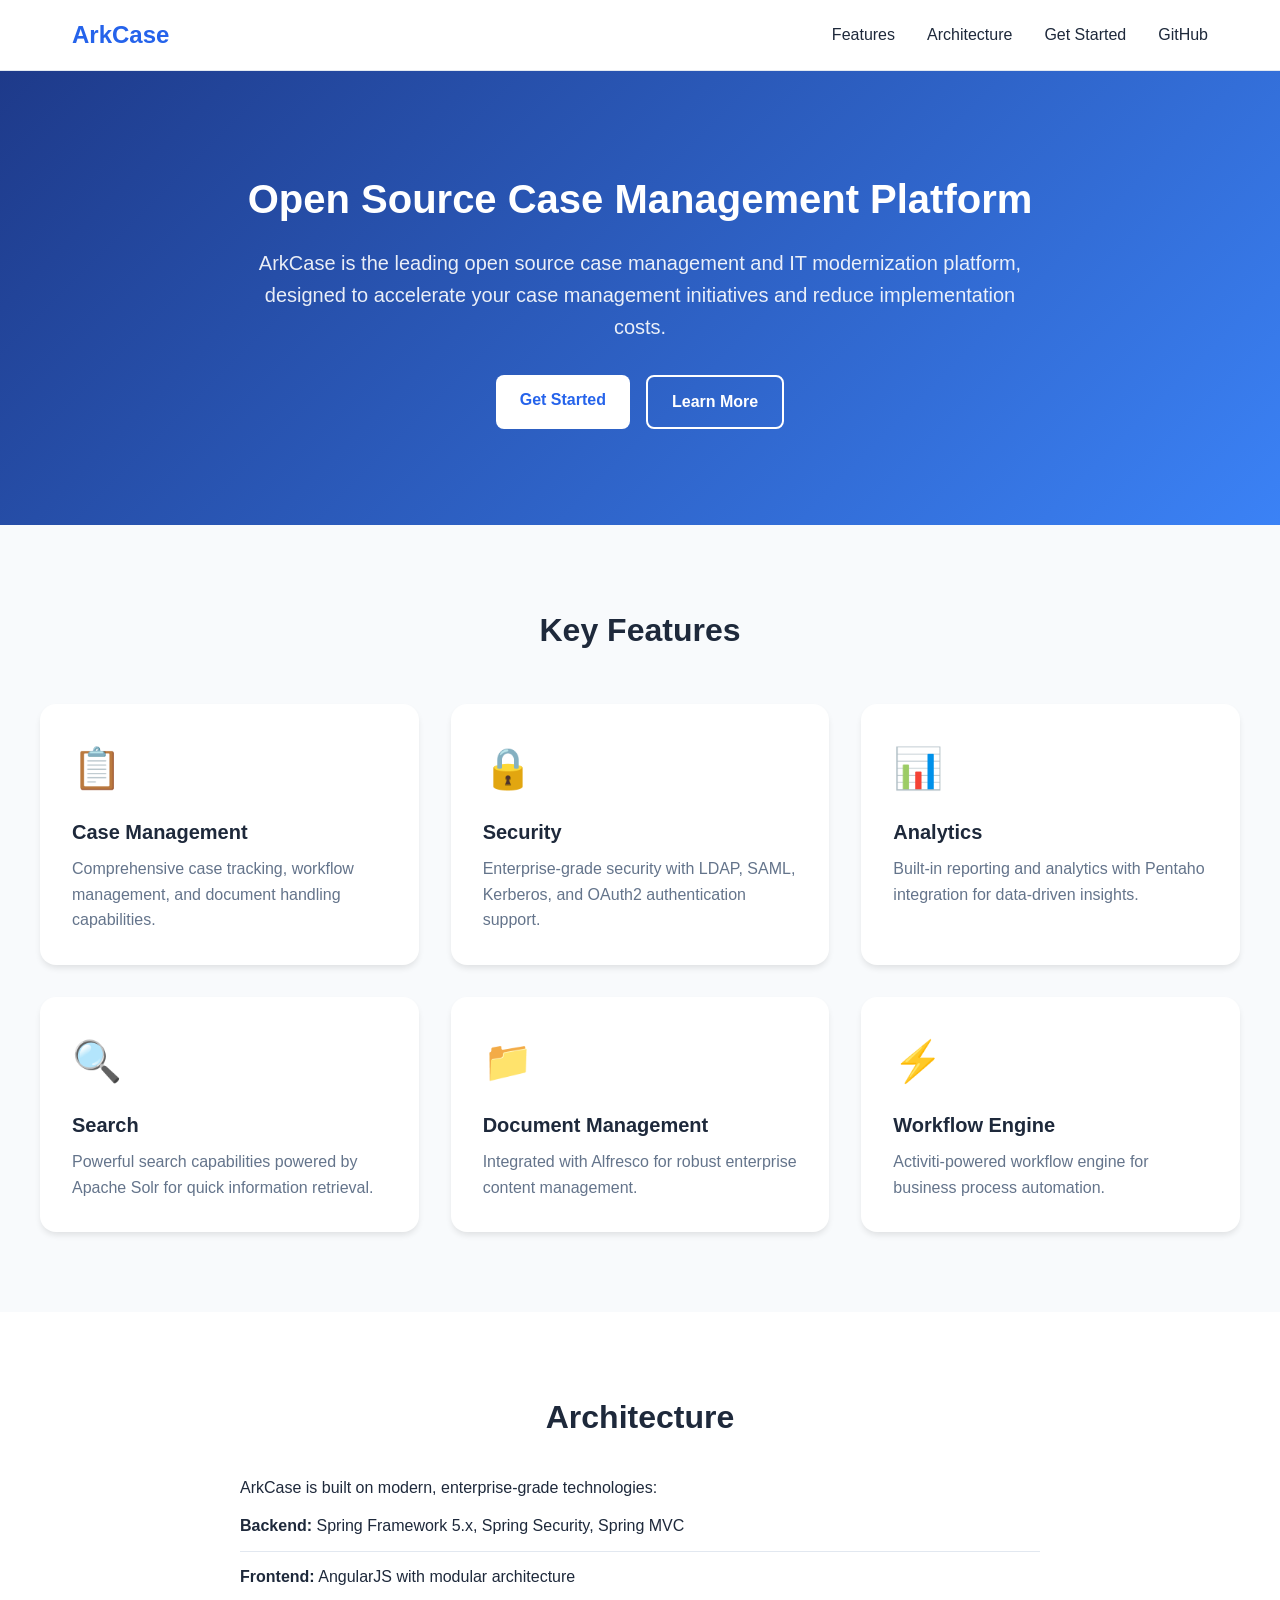
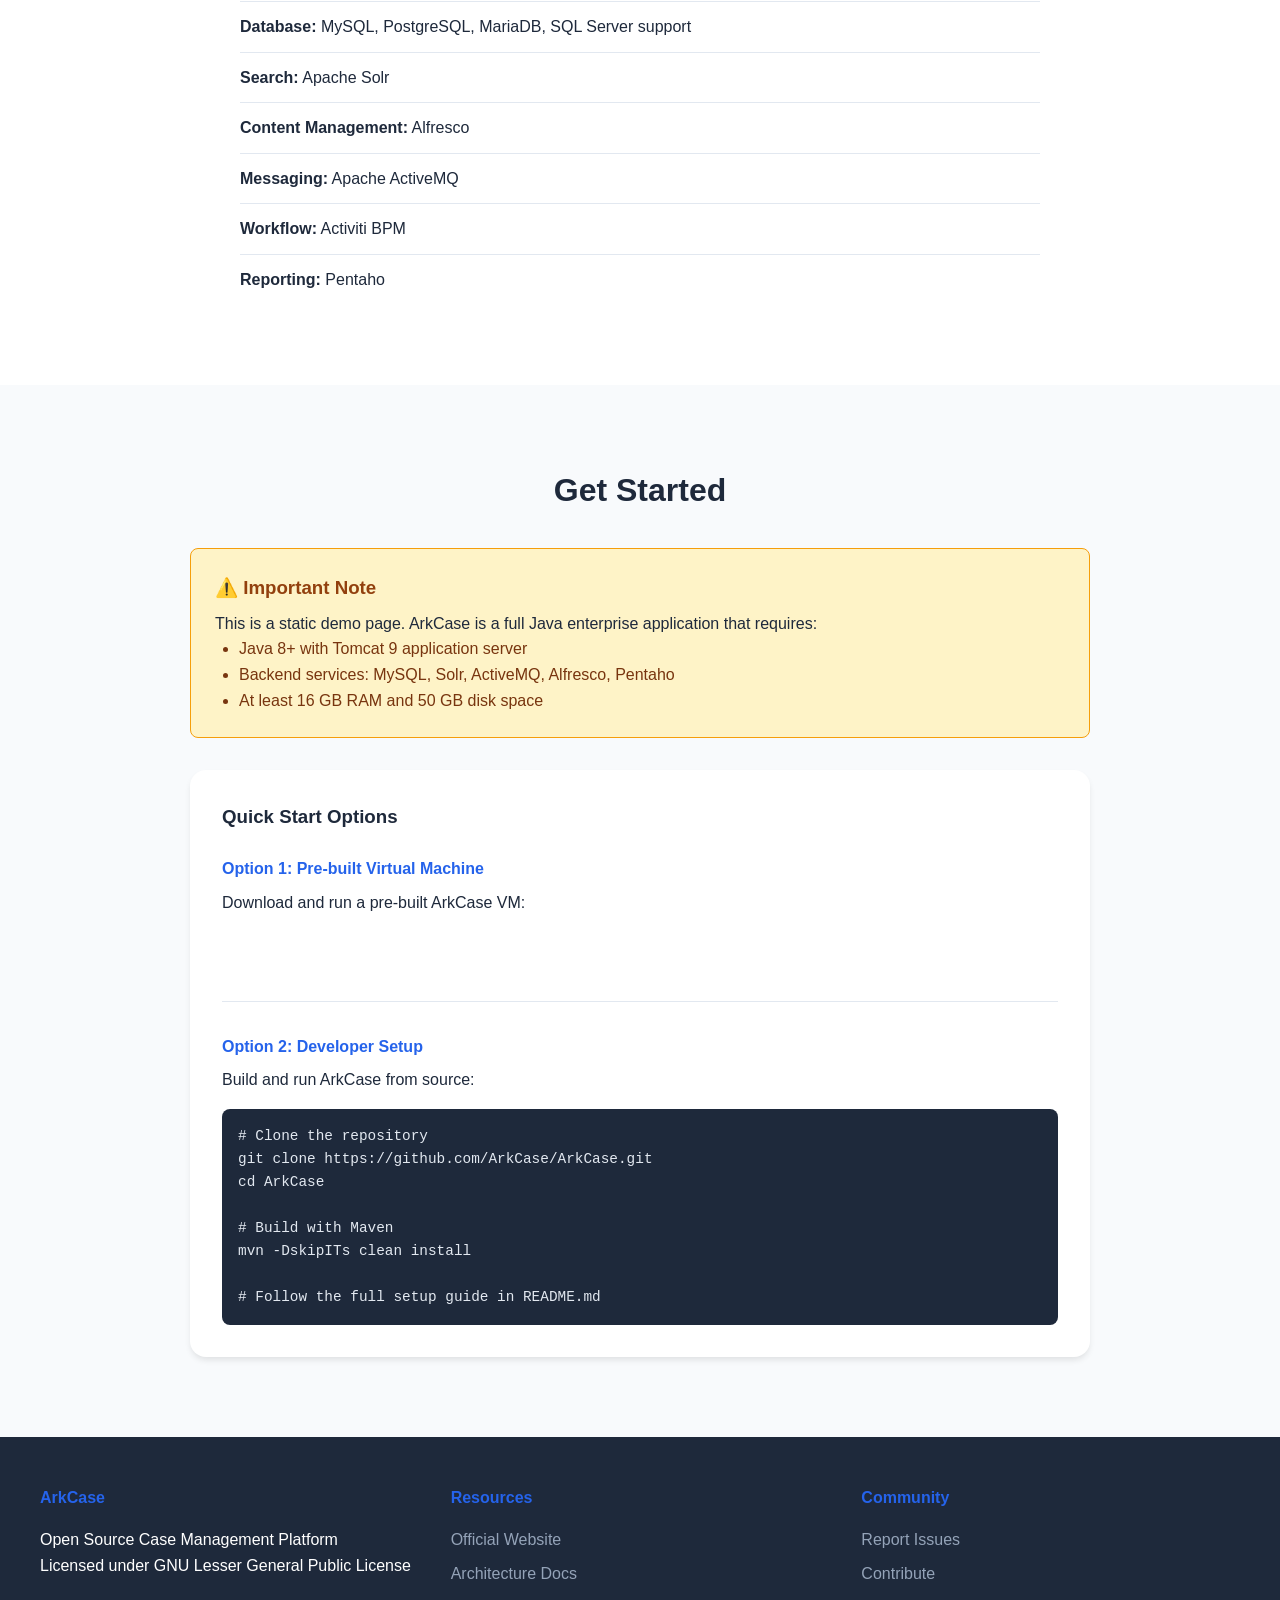
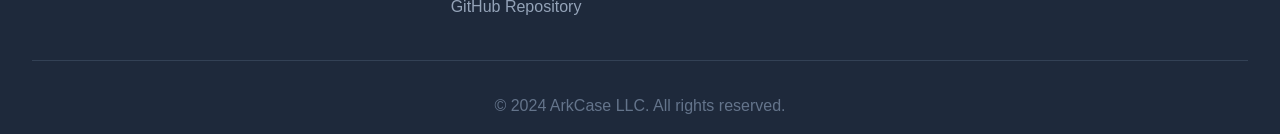
==== netlify-site/index.html @ cfa66b61 "Add Netlify deployment configuration and demo landing page Co-authored-by: bruhdev1290 <80482198+bru" ====
<!DOCTYPE html>
<html lang="en">
<head>
    <meta charset="UTF-8">
    <meta name="viewport" content="width=device-width, initial-scale=1.0">
    <meta name="description" content="ArkCase - Open Source Case Management and IT Modernization Platform">
    <title>ArkCase - Case Management Platform</title>
    <link rel="stylesheet" href="css/style.css">
</head>
<body>
    <header class="header">
        <nav class="nav">
            <div class="nav-brand">
                <h1>ArkCase</h1>
            </div>
            <ul class="nav-links">
                <li><a href="#features">Features</a></li>
                <li><a href="#architecture">Architecture</a></li>
                <li><a href="#get-started">Get Started</a></li>
                <li><a href="https://github.com/ArkCase/ArkCase" target="_blank" rel="noopener noreferrer">GitHub</a></li>
            </ul>
        </nav>
    </header>

    <main>
        <section class="hero">
            <div class="hero-content">
                <h2>Open Source Case Management Platform</h2>
                <p>ArkCase is the leading open source case management and IT modernization platform, designed to accelerate your case management initiatives and reduce implementation costs.</p>
                <div class="hero-buttons">
                    <a href="#get-started" class="btn btn-primary">Get Started</a>
                    <a href="https://www.arkcase.com" target="_blank" rel="noopener noreferrer" class="btn btn-secondary">Learn More</a>
                </div>
            </div>
        </section>

        <section id="features" class="features">
            <h2>Key Features</h2>
            <div class="features-grid">
                <div class="feature-card">
                    <div class="feature-icon">📋</div>
                    <h3>Case Management</h3>
                    <p>Comprehensive case tracking, workflow management, and document handling capabilities.</p>
                </div>
                <div class="feature-card">
                    <div class="feature-icon">🔒</div>
                    <h3>Security</h3>
                    <p>Enterprise-grade security with LDAP, SAML, Kerberos, and OAuth2 authentication support.</p>
                </div>
                <div class="feature-card">
                    <div class="feature-icon">📊</div>
                    <h3>Analytics</h3>
                    <p>Built-in reporting and analytics with Pentaho integration for data-driven insights.</p>
                </div>
                <div class="feature-card">
                    <div class="feature-icon">🔍</div>
                    <h3>Search</h3>
                    <p>Powerful search capabilities powered by Apache Solr for quick information retrieval.</p>
                </div>
                <div class="feature-card">
                    <div class="feature-icon">📁</div>
                    <h3>Document Management</h3>
                    <p>Integrated with Alfresco for robust enterprise content management.</p>
                </div>
                <div class="feature-card">
                    <div class="feature-icon">⚡</div>
                    <h3>Workflow Engine</h3>
                    <p>Activiti-powered workflow engine for business process automation.</p>
                </div>
            </div>
        </section>

        <section id="architecture" class="architecture">
            <h2>Architecture</h2>
            <div class="architecture-content">
                <p>ArkCase is built on modern, enterprise-grade technologies:</p>
                <ul class="tech-list">
                    <li><strong>Backend:</strong> Spring Framework 5.x, Spring Security, Spring MVC</li>
                    <li><strong>Frontend:</strong> AngularJS with modular architecture</li>
                    <li><strong>Database:</strong> MySQL, PostgreSQL, MariaDB, SQL Server support</li>
                    <li><strong>Search:</strong> Apache Solr</li>
                    <li><strong>Content Management:</strong> Alfresco</li>
                    <li><strong>Messaging:</strong> Apache ActiveMQ</li>
                    <li><strong>Workflow:</strong> Activiti BPM</li>
                    <li><strong>Reporting:</strong> Pentaho</li>
                </ul>
            </div>
        </section>

        <section id="get-started" class="get-started">
            <h2>Get Started</h2>
            <div class="get-started-content">
                <div class="info-box">
                    <h3>⚠️ Important Note</h3>
                    <p>This is a static demo page. ArkCase is a full Java enterprise application that requires:</p>
                    <ul>
                        <li>Java 8+ with Tomcat 9 application server</li>
                        <li>Backend services: MySQL, Solr, ActiveMQ, Alfresco, Pentaho</li>
                        <li>At least 16 GB RAM and 50 GB disk space</li>
                    </ul>
                </div>
                
                <div class="setup-steps">
                    <h3>Quick Start Options</h3>
                    
                    <div class="step">
                        <h4>Option 1: Pre-built Virtual Machine</h4>
                        <p>Download and run a pre-built ArkCase VM:</p>
                        <a href="https://github.com/ArkCase/arkcase-ce#if-you-just-want-to-download-a-pre-built-arkcase-virtual-machine-and-run-arkcase" 
                           target="_blank" rel="noopener noreferrer" class="btn btn-secondary">
                            Download VM
                        </a>
                    </div>
                    
                    <div class="step">
                        <h4>Option 2: Developer Setup</h4>
                        <p>Build and run ArkCase from source:</p>
                        <pre><code># Clone the repository
git clone https://github.com/ArkCase/ArkCase.git
cd ArkCase

# Build with Maven
mvn -DskipITs clean install

# Follow the full setup guide in README.md</code></pre>
                    </div>
                </div>
            </div>
        </section>
    </main>

    <footer class="footer">
        <div class="footer-content">
            <div class="footer-section">
                <h4>ArkCase</h4>
                <p>Open Source Case Management Platform</p>
                <p>Licensed under GNU Lesser General Public License</p>
            </div>
            <div class="footer-section">
                <h4>Resources</h4>
                <ul>
                    <li><a href="https://www.arkcase.com" target="_blank" rel="noopener noreferrer">Official Website</a></li>
                    <li><a href="https://www.arkcase.com/developer-support/architecture/" target="_blank" rel="noopener noreferrer">Architecture Docs</a></li>
                    <li><a href="https://github.com/ArkCase/ArkCase" target="_blank" rel="noopener noreferrer">GitHub Repository</a></li>
                </ul>
            </div>
            <div class="footer-section">
                <h4>Community</h4>
                <ul>
                    <li><a href="https://github.com/ArkCase/ArkCase/issues" target="_blank" rel="noopener noreferrer">Report Issues</a></li>
                    <li><a href="https://github.com/ArkCase/ArkCase/pulls" target="_blank" rel="noopener noreferrer">Contribute</a></li>
                </ul>
            </div>
        </div>
        <div class="footer-bottom">
            <p>&copy; 2024 ArkCase LLC. All rights reserved.</p>
        </div>
    </footer>
</body>
</html>
---- netlify-site/css/style.css ----
/* ArkCase Demo Site Styles */

:root {
    --primary-color: #2563eb;
    --primary-dark: #1d4ed8;
    --secondary-color: #64748b;
    --text-color: #1e293b;
    --text-light: #64748b;
    --background: #ffffff;
    --background-alt: #f8fafc;
    --border-color: #e2e8f0;
    --success-color: #22c55e;
    --warning-color: #f59e0b;
}

* {
    margin: 0;
    padding: 0;
    box-sizing: border-box;
}

html {
    scroll-behavior: smooth;
}

body {
    font-family: -apple-system, BlinkMacSystemFont, 'Segoe UI', Roboto, Oxygen, Ubuntu, Cantarell, sans-serif;
    line-height: 1.6;
    color: var(--text-color);
    background: var(--background);
}

/* Header & Navigation */
.header {
    background: var(--background);
    border-bottom: 1px solid var(--border-color);
    position: sticky;
    top: 0;
    z-index: 100;
}

.nav {
    max-width: 1200px;
    margin: 0 auto;
    padding: 1rem 2rem;
    display: flex;
    justify-content: space-between;
    align-items: center;
}

.nav-brand h1 {
    font-size: 1.5rem;
    color: var(--primary-color);
}

.nav-links {
    display: flex;
    list-style: none;
    gap: 2rem;
}

.nav-links a {
    text-decoration: none;
    color: var(--text-color);
    font-weight: 500;
    transition: color 0.3s;
}

.nav-links a:hover {
    color: var(--primary-color);
}

/* Hero Section */
.hero {
    background: linear-gradient(135deg, #1e3a8a 0%, #3b82f6 100%);
    color: white;
    padding: 6rem 2rem;
    text-align: center;
}

.hero-content {
    max-width: 800px;
    margin: 0 auto;
}

.hero h2 {
    font-size: 2.5rem;
    margin-bottom: 1rem;
}

.hero p {
    font-size: 1.25rem;
    margin-bottom: 2rem;
    opacity: 0.9;
}

.hero-buttons {
    display: flex;
    gap: 1rem;
    justify-content: center;
    flex-wrap: wrap;
}

/* Buttons */
.btn {
    display: inline-block;
    padding: 0.75rem 1.5rem;
    border-radius: 0.5rem;
    text-decoration: none;
    font-weight: 600;
    transition: all 0.3s;
    cursor: pointer;
    border: none;
}

.btn-primary {
    background: white;
    color: var(--primary-color);
}

.btn-primary:hover {
    background: var(--background-alt);
    transform: translateY(-2px);
}

.btn-secondary {
    background: transparent;
    color: white;
    border: 2px solid white;
}

.btn-secondary:hover {
    background: rgba(255, 255, 255, 0.1);
}

/* Features Section */
.features {
    padding: 5rem 2rem;
    background: var(--background-alt);
}

.features h2 {
    text-align: center;
    font-size: 2rem;
    margin-bottom: 3rem;
}

.features-grid {
    display: grid;
    grid-template-columns: repeat(auto-fit, minmax(300px, 1fr));
    gap: 2rem;
    max-width: 1200px;
    margin: 0 auto;
}

.feature-card {
    background: var(--background);
    padding: 2rem;
    border-radius: 1rem;
    box-shadow: 0 4px 6px -1px rgba(0, 0, 0, 0.1);
    transition: transform 0.3s;
}

.feature-card:hover {
    transform: translateY(-5px);
}

.feature-icon {
    font-size: 2.5rem;
    margin-bottom: 1rem;
}

.feature-card h3 {
    font-size: 1.25rem;
    margin-bottom: 0.5rem;
    color: var(--text-color);
}

.feature-card p {
    color: var(--text-light);
}

/* Architecture Section */
.architecture {
    padding: 5rem 2rem;
}

.architecture h2 {
    text-align: center;
    font-size: 2rem;
    margin-bottom: 2rem;
}

.architecture-content {
    max-width: 800px;
    margin: 0 auto;
}

.tech-list {
    list-style: none;
    padding: 0;
}

.tech-list li {
    padding: 0.75rem 0;
    border-bottom: 1px solid var(--border-color);
}

.tech-list li:last-child {
    border-bottom: none;
}

/* Get Started Section */
.get-started {
    padding: 5rem 2rem;
    background: var(--background-alt);
}

.get-started h2 {
    text-align: center;
    font-size: 2rem;
    margin-bottom: 2rem;
}

.get-started-content {
    max-width: 900px;
    margin: 0 auto;
}

.info-box {
    background: #fef3c7;
    border: 1px solid #f59e0b;
    border-radius: 0.5rem;
    padding: 1.5rem;
    margin-bottom: 2rem;
}

.info-box h3 {
    color: #92400e;
    margin-bottom: 0.5rem;
}

.info-box ul {
    margin-left: 1.5rem;
    color: #78350f;
}

.setup-steps {
    background: var(--background);
    padding: 2rem;
    border-radius: 1rem;
    box-shadow: 0 4px 6px -1px rgba(0, 0, 0, 0.1);
}

.setup-steps h3 {
    margin-bottom: 1.5rem;
}

.step {
    margin-bottom: 2rem;
    padding-bottom: 2rem;
    border-bottom: 1px solid var(--border-color);
}

.step:last-child {
    margin-bottom: 0;
    padding-bottom: 0;
    border-bottom: none;
}

.step h4 {
    color: var(--primary-color);
    margin-bottom: 0.5rem;
}

pre {
    background: #1e293b;
    color: #e2e8f0;
    padding: 1rem;
    border-radius: 0.5rem;
    overflow-x: auto;
    margin-top: 1rem;
}

code {
    font-family: 'Courier New', Courier, monospace;
    font-size: 0.9rem;
}

/* Footer */
.footer {
    background: #1e293b;
    color: white;
    padding: 3rem 2rem 1rem;
}

.footer-content {
    max-width: 1200px;
    margin: 0 auto;
    display: grid;
    grid-template-columns: repeat(auto-fit, minmax(200px, 1fr));
    gap: 2rem;
}

.footer-section h4 {
    margin-bottom: 1rem;
    color: var(--primary-color);
}

.footer-section ul {
    list-style: none;
}

.footer-section ul li {
    margin-bottom: 0.5rem;
}

.footer-section a {
    color: #94a3b8;
    text-decoration: none;
    transition: color 0.3s;
}

.footer-section a:hover {
    color: white;
}

.footer-bottom {
    text-align: center;
    margin-top: 2rem;
    padding-top: 2rem;
    border-top: 1px solid #334155;
    color: #64748b;
}

/* Responsive Design */
@media (max-width: 768px) {
    .nav {
        flex-direction: column;
        gap: 1rem;
    }

    .nav-links {
        flex-wrap: wrap;
        justify-content: center;
        gap: 1rem;
    }

    .hero h2 {
        font-size: 1.75rem;
    }

    .hero p {
        font-size: 1rem;
    }

    .features-grid {
        grid-template-columns: 1fr;
    }
}
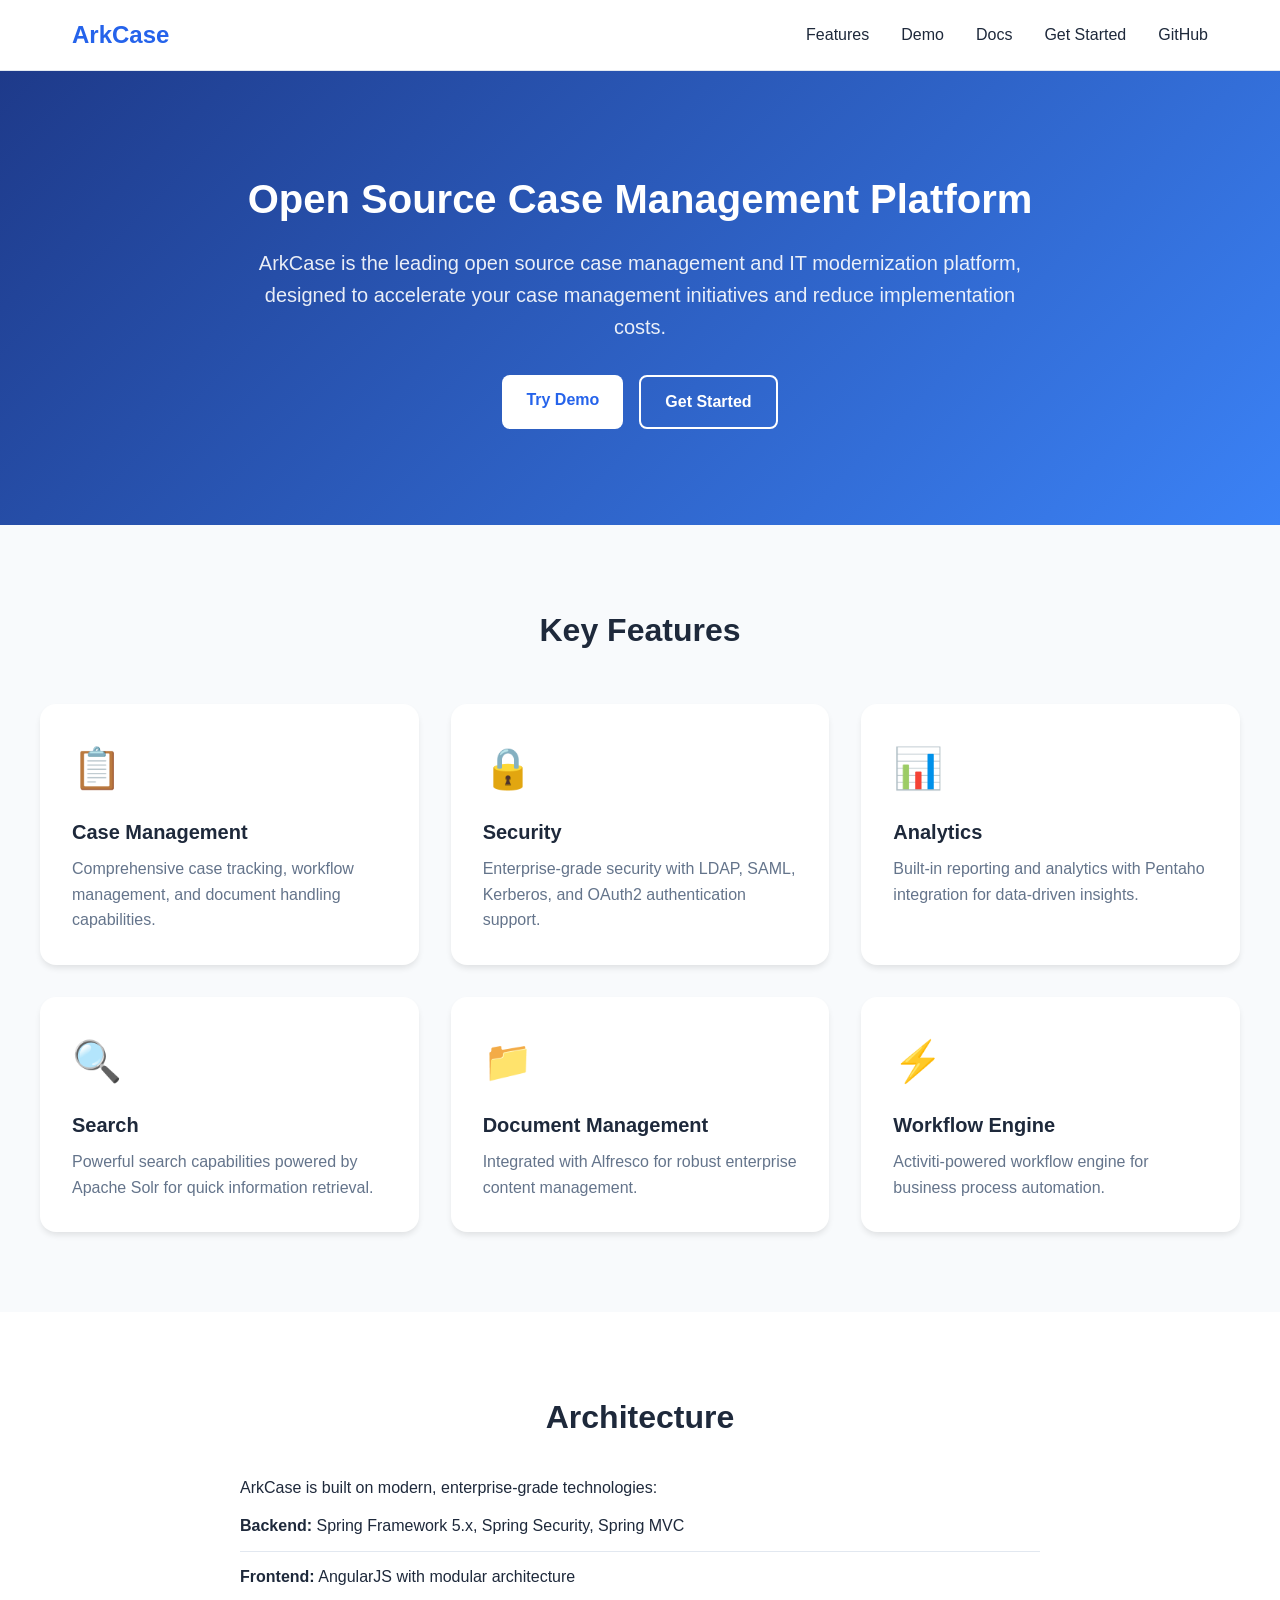
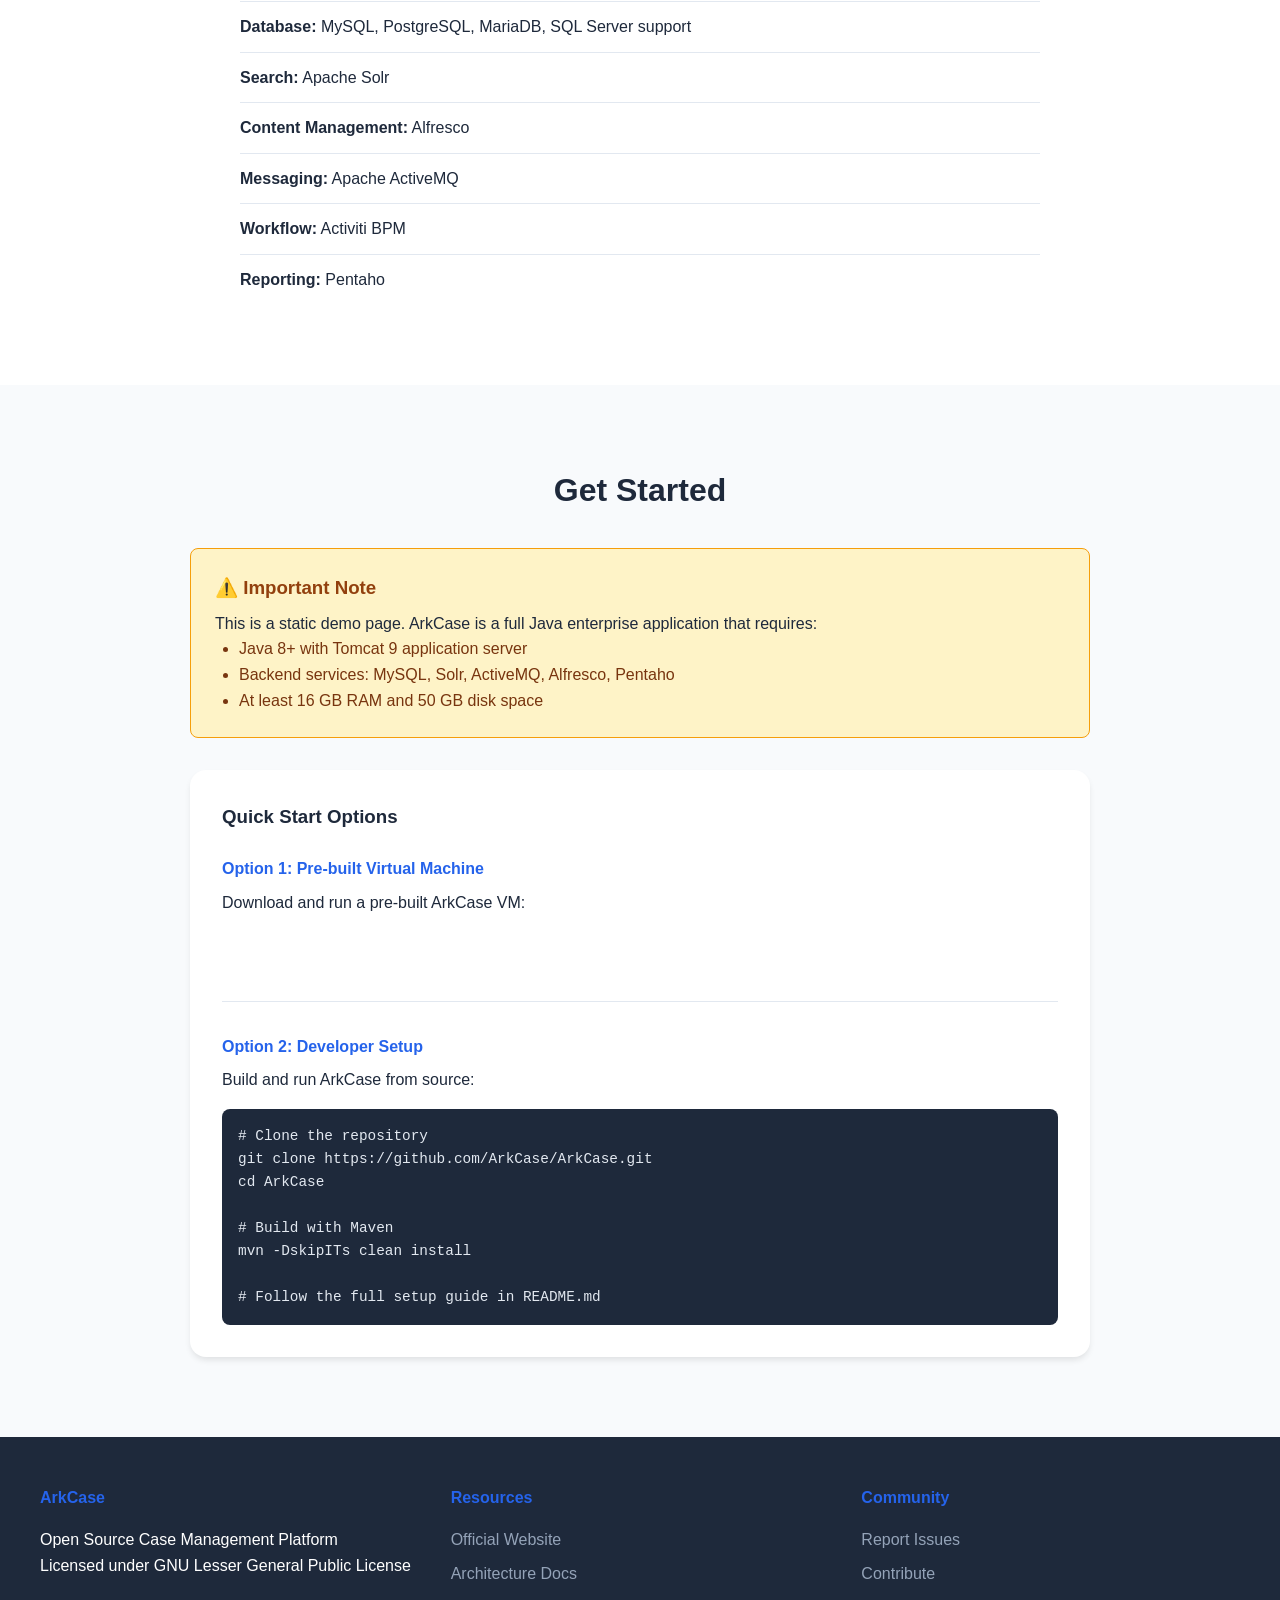
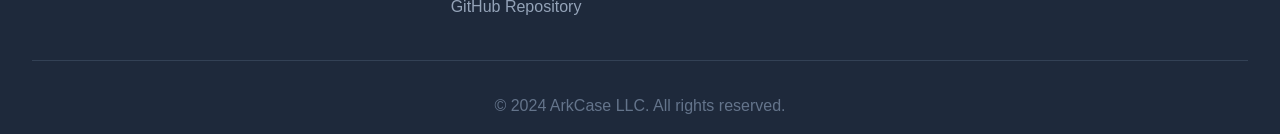
==== commit b44cf5bc: "Add interactive demo dashboard, documentation, and enhanced functionality Co-authored-by: bruhdev129" ====
--- a/netlify-site/index.html
+++ b/netlify-site/index.html
@@ -15,7 +15,8 @@
             </div>
             <ul class="nav-links">
                 <li><a href="#features">Features</a></li>
-                <li><a href="#architecture">Architecture</a></li>
+                <li><a href="demo/">Demo</a></li>
+                <li><a href="docs/">Docs</a></li>
                 <li><a href="#get-started">Get Started</a></li>
                 <li><a href="https://github.com/ArkCase/ArkCase" target="_blank" rel="noopener noreferrer">GitHub</a></li>
             </ul>
@@ -28,8 +29,8 @@
                 <h2>Open Source Case Management Platform</h2>
                 <p>ArkCase is the leading open source case management and IT modernization platform, designed to accelerate your case management initiatives and reduce implementation costs.</p>
                 <div class="hero-buttons">
-                    <a href="#get-started" class="btn btn-primary">Get Started</a>
-                    <a href="https://www.arkcase.com" target="_blank" rel="noopener noreferrer" class="btn btn-secondary">Learn More</a>
+                    <a href="demo/" class="btn btn-primary">Try Demo</a>
+                    <a href="#get-started" class="btn btn-secondary">Get Started</a>
                 </div>
             </div>
         </section>
@@ -106,7 +107,7 @@
                     <div class="step">
                         <h4>Option 1: Pre-built Virtual Machine</h4>
                         <p>Download and run a pre-built ArkCase VM:</p>
-                        <a href="https://github.com/ArkCase/arkcase-ce#if-you-just-want-to-download-a-pre-built-arkcase-virtual-machine-and-run-arkcase" 
+                        <a href="https://github.com/ArkCase/arkcase-ce" 
                            target="_blank" rel="noopener noreferrer" class="btn btn-secondary">
                             Download VM
                         </a>
--- a/netlify-site/css/style.css
+++ b/netlify-site/css/style.css
@@ -283,7 +283,7 @@
 }
 
 code {
-    font-family: 'Courier New', Courier, monospace;
+    font-family: 'Fira Code', 'Monaco', 'Consolas', 'Courier New', Courier, monospace;
     font-size: 0.9rem;
 }
 
